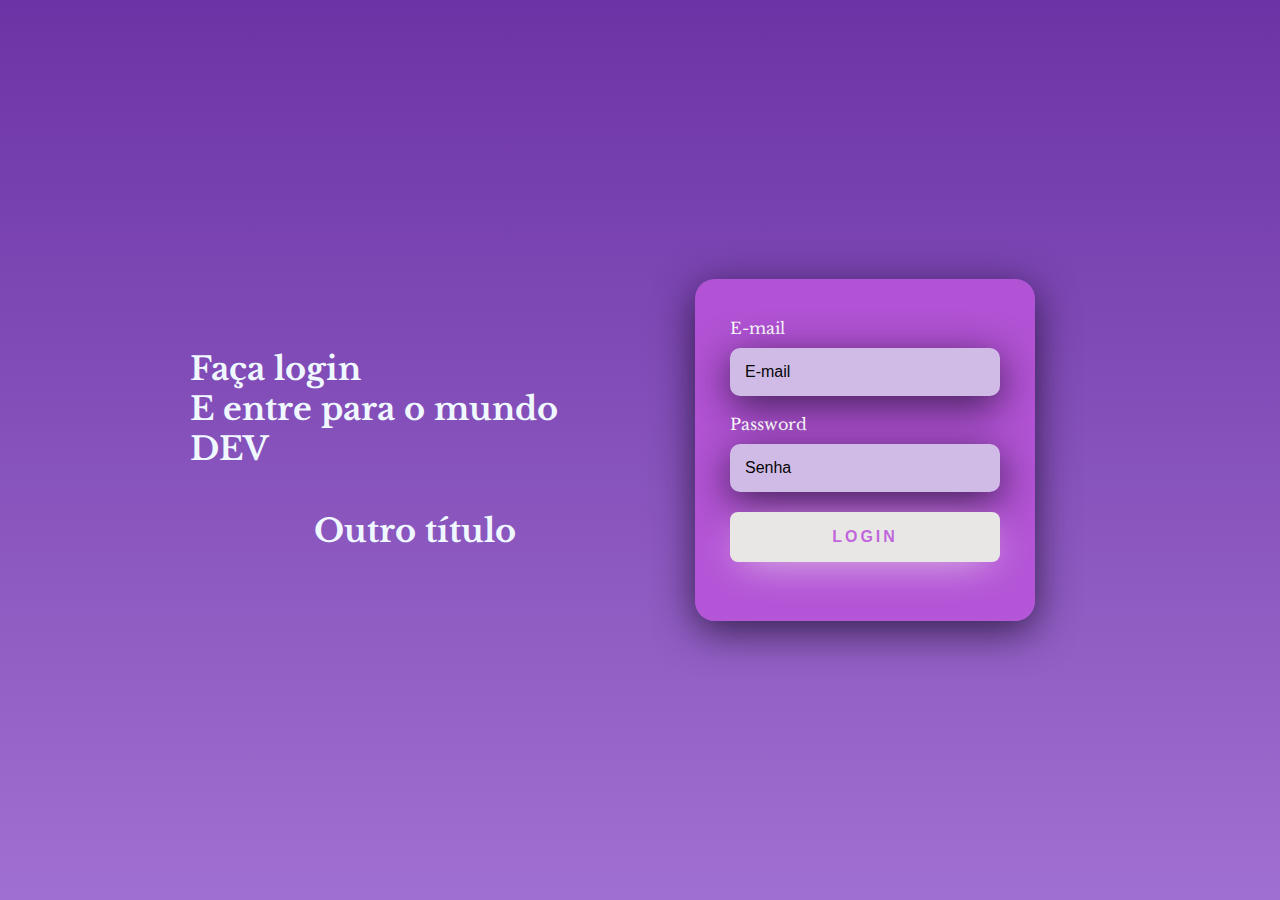
==== index.html @ d7d7e2c3 "Add files via upload" ====
<!DOCTYPE html>
<html lang="en">
<head>
    <meta charset="UTF-8">
    <meta http-equiv="X-UA-Compatible" content="IE=edge">
    <meta name="viewport" content="width=device-width, initial-scale=1.0">
    <title>Login</title>
    <link rel="stylesheet" href="./style.css">
    <link rel="icon" type="image/png" size="64x64" href="./favicon/iconfu_icons/png/64x64/code.png">
</head>
<body>
    <div class="main-login">
        <div class="left-login">
            <h1>Faça login<br>E entre para o mundo DEV</h1>
            <h1>Outro título</h1>
        </div>
        <div class="right-login">
            <div class="card1">
                <div class="textfield">
            <label for="email">E-mail</label>
            <input type="email" name="nome" placeholder="E-mail">
        </div>
        <div class="textfield">
            <label for="password">Password</label>
            <input type="password" name="nome" placeholder="Senha">
        
            <button class="button-login">Login</button>
            
        </div>
</body>
</html>
---- style.css ----
@import url('https://fonts.googleapis.com/css2?family=Libre+Baskerville:ital@0;1&display=swap');
body {
    margin: 0;
    font-family: 'Libre Baskerville', serif;
}

.main-login {
    width: 100vw;
    height: 100vh;
    background: linear-gradient(180deg, #6C33A6 0%, #A070D0 100%);
    display: flex;
    justify-content: center;
    align-items: center;
}

.left-login {
    width: 50vh;
    height: 100vh;
    display: flex;
    justify-content: center;
    align-items: center;
    flex-direction: column;
}

.left-login > h1 {
    color: #f0f8ff;
}

.right-login {
    width: 50vh;
    height: 100vh;
    display: flex;
    justify-content: center;
    align-items: center;
}

.card1 {
    width: 60%;
    display: flex;
    justify-content: center;
    align-items: center;
    flex-direction: column;
    padding: 30px 35px;
    background: #ba54dae0;
    border-radius: 20px;
    box-shadow: 0px 10px 40px #1a0d29c5;
}

.card1 > h1 {
    color: #ffffff;
    font-weight: 800;
    margin: 0;
}

.textfield {
    width: 100%;
    display: flex;
    flex-direction: column;
    align-items: flex-start; 
    justify-content: center;
    margin: 9px 0px;
}

.textfield > input {
    width: 100%;
    border: none;
    border-radius: 10px;
    padding: 15px;
    background: #d0bbe6;
    color: #ffffff;
    font-size: 12pt;
    box-shadow: 0px 10px 40px #1a0d29c5;
    outline: none;
    box-sizing: border-box;
}

.textfield > label {
    color: #ffffff;
    margin-bottom: 10px;

}

.textfield > input::placeholder {
    color: #050505;
    
}

.button-login {
    width: 100%;
    padding: 16px 0px;
    margin: 20px 0px;
    border: none;
    border-radius: 8px;
    font-size: 12pt;
    outline: none;
    text-transform: uppercase;
    font-weight: 800;
    letter-spacing: 3px;
    color: #ba54dae0;
    background: #e9e6e6;
    cursor: pointer;
    box-shadow: 0px 9px 40px -13px #eeeaea;
    
}
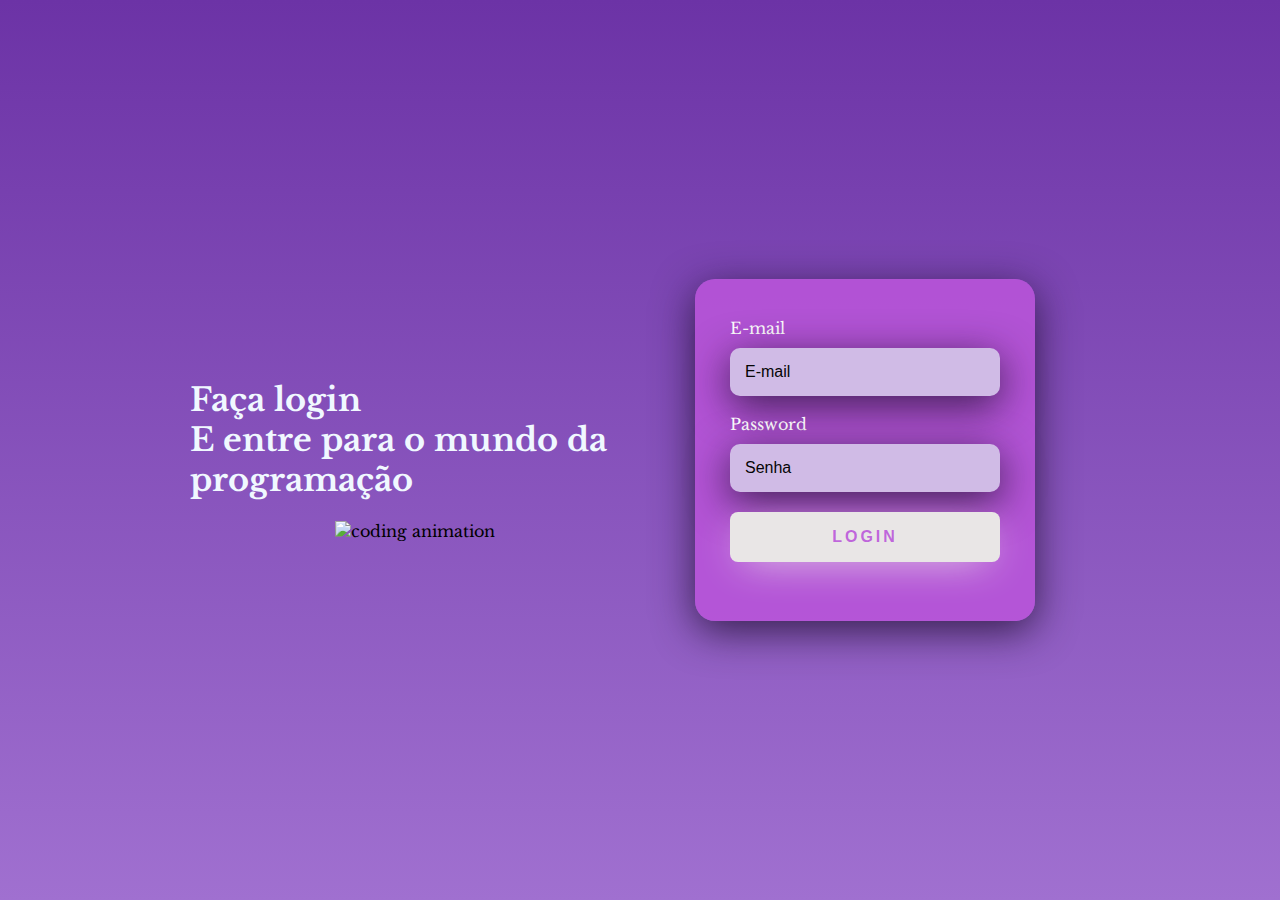
==== commit 28de6742: "Update index.html" ====
--- a/index.html
+++ b/index.html
@@ -11,8 +11,8 @@
 <body>
     <div class="main-login">
         <div class="left-login">
-            <h1>Faça login<br>E entre para o mundo DEV</h1>
-            <h1>Outro título</h1>
+            <h1>Faça login<br>E entre para o mundo da programação</h1>
+            <img src="coding.svg" class="left-login-image" alt="coding animation">
         </div>
         <div class="right-login">
             <div class="card1">
@@ -28,4 +28,4 @@
             
         </div>
 </body>
-</html>+</html>
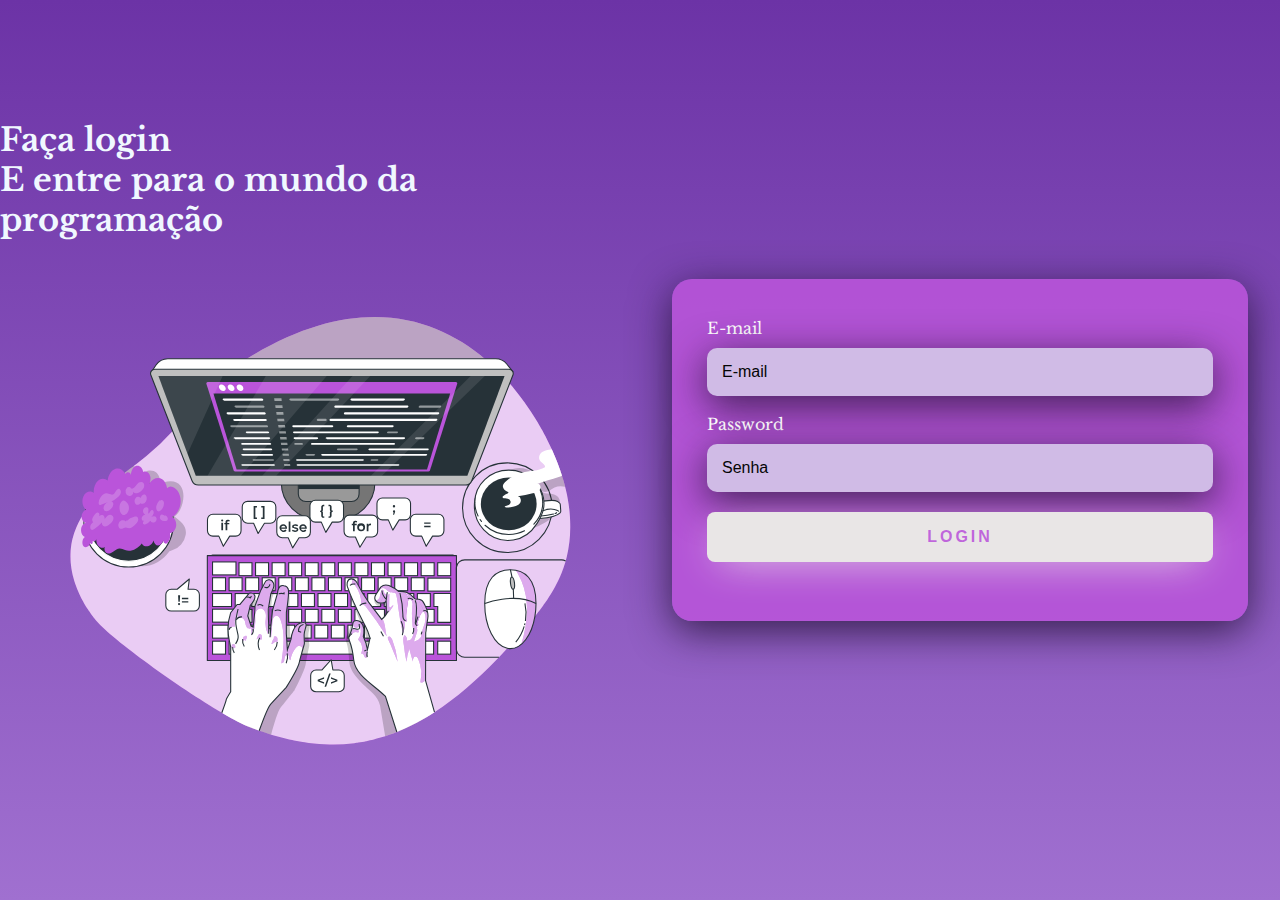
==== commit e641def9: "Update index.html" ====
--- a/index.html
+++ b/index.html
@@ -6,7 +6,7 @@
     <meta name="viewport" content="width=device-width, initial-scale=1.0">
     <title>Login</title>
     <link rel="stylesheet" href="./style.css">
-    <link rel="icon" type="image/png" size="64x64" href="./favicon/iconfu_icons/png/64x64/code.png">
+    <link rel="icon" type="image/png" size="64x64" href="./favicon/code.png">
 </head>
 <body>
     <div class="main-login">
--- a/style.css
+++ b/style.css
@@ -2,6 +2,10 @@
 body {
     margin: 0;
     font-family: 'Libre Baskerville', serif;
+}
+
+body * {
+    box-sizing: border-box;
 }
 
 .main-login {
@@ -24,6 +28,10 @@
 
 .left-login > h1 {
     color: #f0f8ff;
+}
+
+.left-login-image {
+    width: 25vw;
 }
 
 .right-login {
@@ -100,7 +108,36 @@
     background: #e9e6e6;
     cursor: pointer;
     box-shadow: 0px 9px 40px -13px #eeeaea;
-    
+}
+
+@media only screen and (max-width: 950px){
+    .card1{
+        width: 85%;
+    }
+}
+
+@media only screen and (max-width:600px){
+    .main-login{
+        flex-direction: column;
+    }
+}
+
+.left-login{
+    width: 100%;
+    height: auto;
+}
+
+.right-login{
+    width: 100%;
+    height: auto;
+}
+
+.left-login-image{
+    width: 60vh;
+}
+
+.card1{
+    width: 90%;
 }
 
 
@@ -109,4 +146,3 @@
 
 
 
-
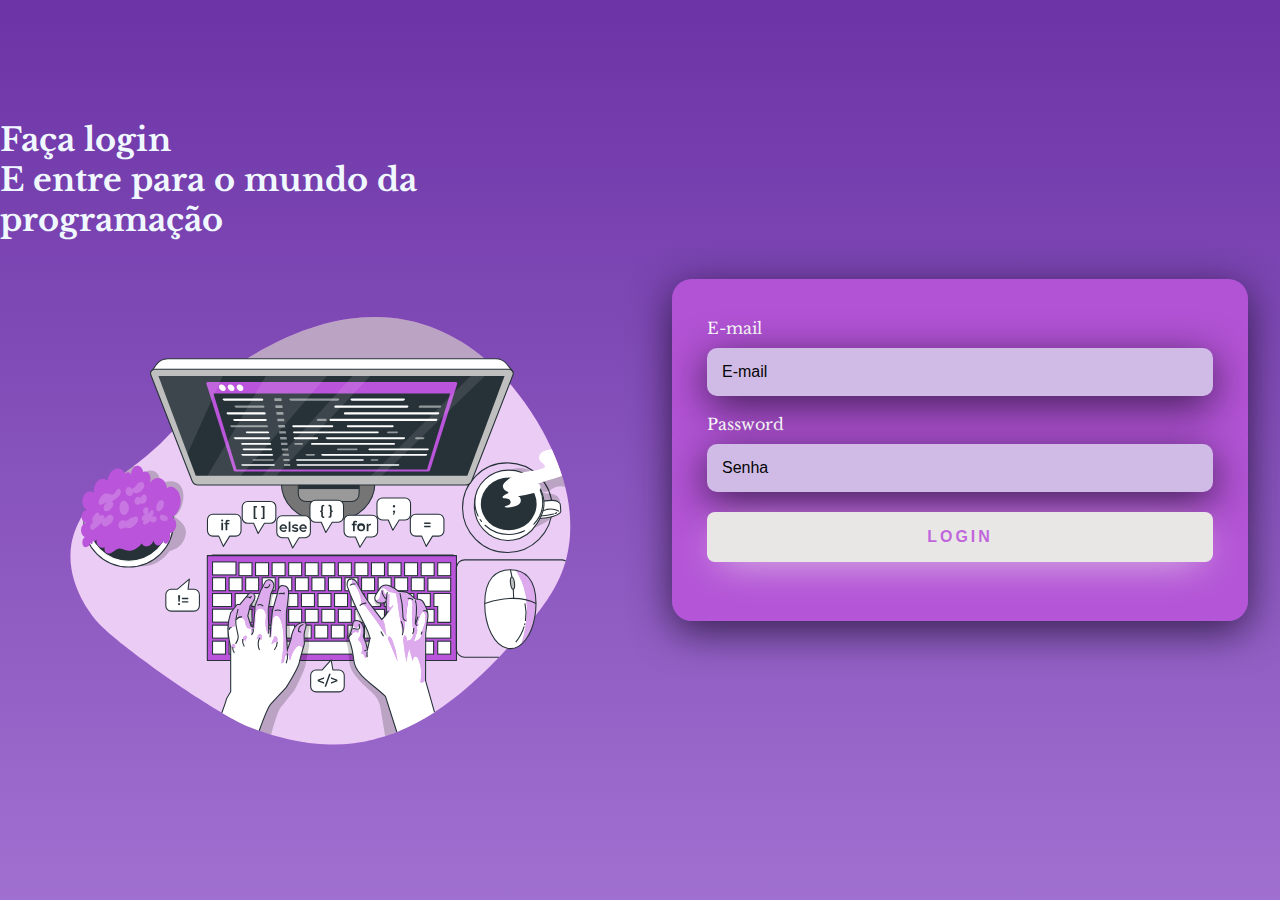
==== commit 52b5619e: "Update index.html" ====
--- a/index.html
+++ b/index.html
@@ -6,7 +6,7 @@
     <meta name="viewport" content="width=device-width, initial-scale=1.0">
     <title>Login</title>
     <link rel="stylesheet" href="./style.css">
-    <link rel="icon" type="image/png" size="64x64" href="./favicon/code.png">
+    <link rel="icon" type="image/png" size="64x64" href="./code.png">
 </head>
 <body>
     <div class="main-login">
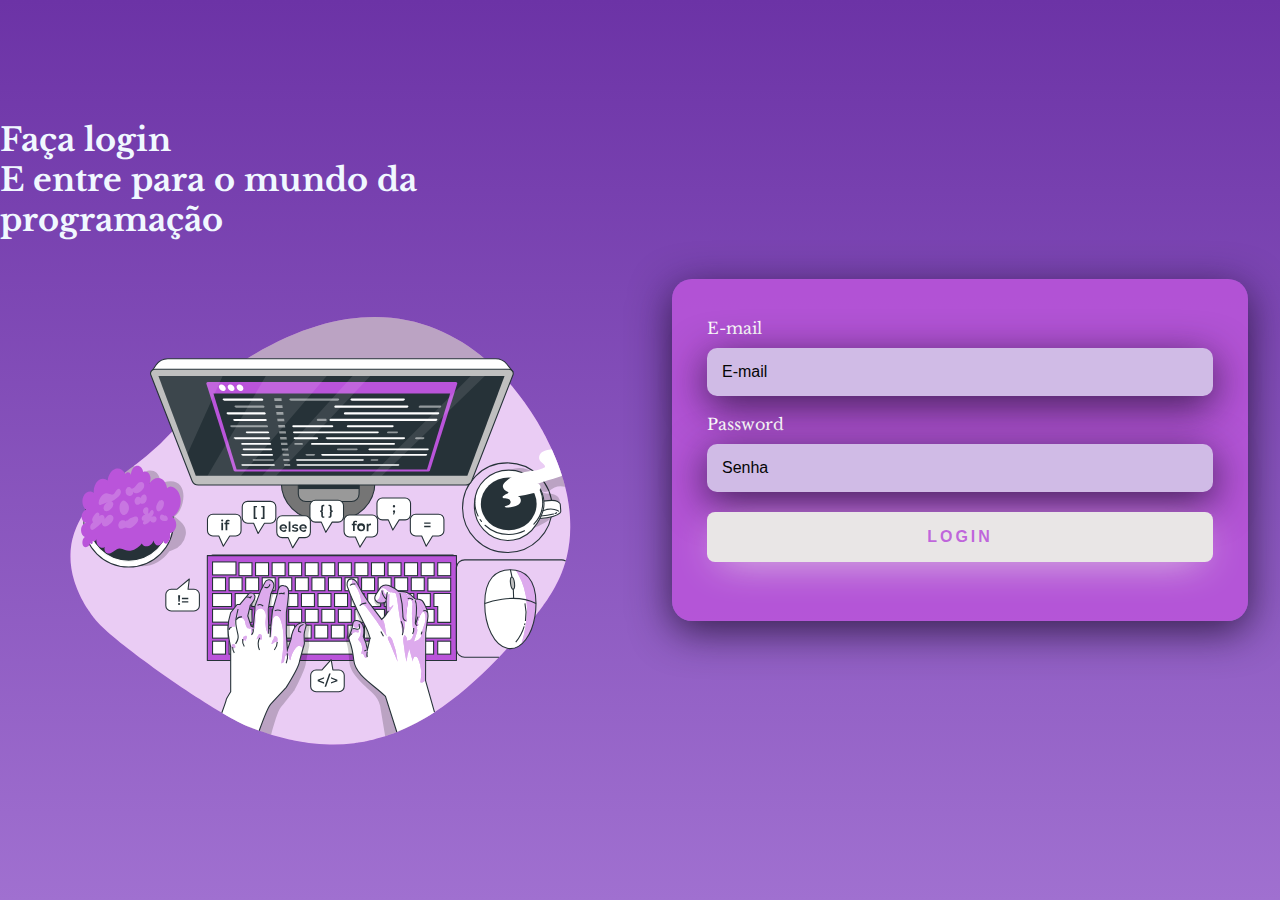
==== commit 1d6d9f09: "Update index.html" ====
--- a/index.html
+++ b/index.html
@@ -6,7 +6,7 @@
     <meta name="viewport" content="width=device-width, initial-scale=1.0">
     <title>Login</title>
     <link rel="stylesheet" href="./style.css">
-    <link rel="icon" type="image/png" size="64x64" href="./code.png">
+    <link rel="icon" type="image/png" size="64x64" href="code.png">
 </head>
 <body>
     <div class="main-login">
